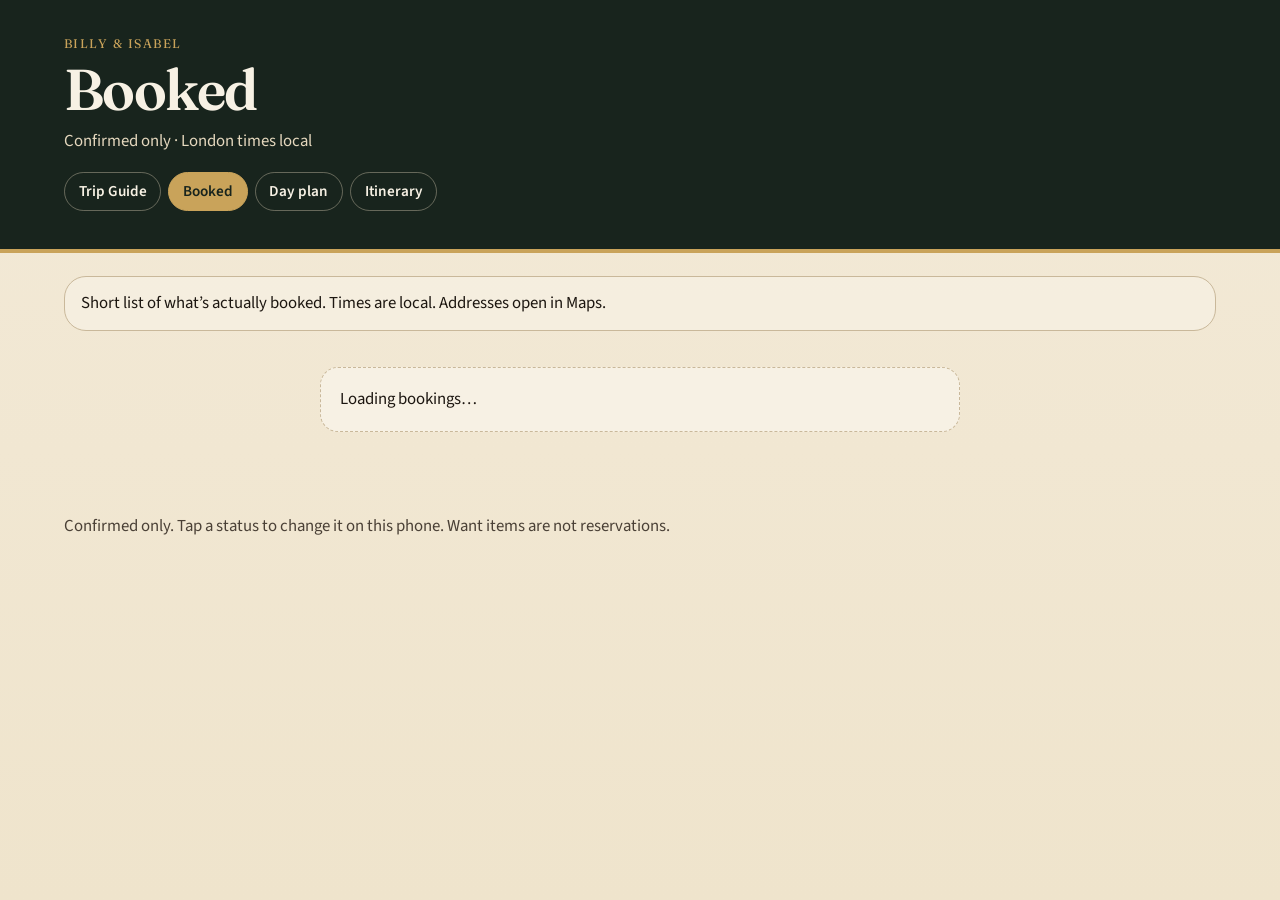
==== booked.html @ 70de0282 "Add booked list and Isabel day-plan pages Give Billy and Isabel a short confirmed-only page plus her" ====
<!DOCTYPE html>
<html lang="en">
  <head>
    <meta charset="utf-8" />
    <meta name="viewport" content="width=device-width, initial-scale=1" />
    <meta name="description" content="Confirmed bookings for Billy and Isabel — hotel, flights, drinks, Tower of London." />
    <title>Booked</title>
    <link rel="preconnect" href="https://fonts.googleapis.com" />
    <link rel="preconnect" href="https://fonts.gstatic.com" crossorigin />
    <link
      href="https://fonts.googleapis.com/css2?family=Fraunces:ital,opsz,wght@0,9..144,500;0,9..144,620;1,9..144,500&family=Source+Sans+3:wght@400;500;600;700&display=swap"
      rel="stylesheet"
    />
    <link rel="stylesheet" href="css/styles.css" />
  </head>
  <body>
    <a class="skip-link" href="#booked">Skip to bookings</a>

    <header class="masthead">
      <div class="masthead__inner">
        <p class="eyebrow" id="travelers">Billy &amp; Isabel</p>
        <h1 id="site-title">Booked</h1>
        <p class="lede" id="headline">Confirmed only · London times local</p>
        <nav class="site-nav" aria-label="Site">
          <a href="index.html">Trip Guide</a>
          <a href="booked.html" aria-current="page">Booked</a>
          <a href="plan.html">Day plan</a>
          <a href="itinerary.html">Itinerary</a>
        </nav>
      </div>
    </header>

    <main>
      <section class="scan-intro" aria-labelledby="booked-intro-heading">
        <div class="scan-intro__inner">
          <h2 id="booked-intro-heading" class="visually-hidden">How to read this</h2>
          <p id="booked-intro">Short list of what’s actually booked. Times are local. Addresses open in Maps.</p>
        </div>
      </section>

      <section class="scan-page" id="booked" aria-live="polite">
        <p class="loading" id="loading">Loading bookings…</p>
      </section>
    </main>

    <footer class="site-footer">
      <p>Confirmed only. Tap a status to change it on this phone. Want items are not reservations.</p>
    </footer>

    <script src="js/booked.js"></script>
  </body>
</html>
---- css/styles.css ----
:root {
  --paper: #f3ead8;
  --paper-deep: #e7dcc4;
  --ink: #1c1610;
  --ink-soft: #4a4036;
  --rule: #c9b89a;
  --forest: #24362b;
  --forest-deep: #18241d;
  --cream: #f7f1e4;
  --gold: #c9a35a;
  --confirmed-bg: #d7ead8;
  --confirmed-ink: #1c5a32;
  --suggested-bg: #f3e2b8;
  --suggested-ink: #6d4a0c;
  --maybe-bg: #d8e2ee;
  --maybe-ink: #2d4664;
  --book-bg: #f3d4cc;
  --book-ink: #8a2a1d;
  --requested-bg: #e6d7f0;
  --requested-ink: #5a2f78;
  --hidden-bg: #e4dfd4;
  --hidden-ink: #5c564c;
  --shadow: 0 10px 28px rgba(28, 22, 16, 0.08);
  --radius: 18px;
}

* {
  box-sizing: border-box;
}

html {
  scroll-behavior: smooth;
}

body {
  margin: 0;
  min-height: 100vh;
  color: var(--ink);
  background:
    radial-gradient(1200px 480px at 10% -10%, #f8f1df 0%, transparent 55%),
    linear-gradient(180deg, var(--paper) 0%, #efe4cc 100%);
  font-family: "Source Sans 3", "Segoe UI", sans-serif;
  font-size: 1.05rem;
  line-height: 1.5;
}

h1,
h2,
h3,
.eyebrow {
  font-family: "Fraunces", Georgia, serif;
}

a {
  color: inherit;
}

img,
svg {
  max-width: 100%;
}

.skip-link {
  position: absolute;
  left: 0.75rem;
  top: -3rem;
  z-index: 20;
  padding: 0.5rem 0.75rem;
  background: var(--forest);
  color: var(--cream);
  border-radius: 8px;
}

.skip-link:focus {
  top: 0.75rem;
}

.visually-hidden {
  position: absolute;
  width: 1px;
  height: 1px;
  padding: 0;
  margin: -1px;
  overflow: hidden;
  clip: rect(0, 0, 0, 0);
  border: 0;
}

.masthead {
  background: var(--forest-deep);
  color: var(--cream);
  padding: 1.6rem 1.1rem 1.8rem;
  border-bottom: 4px solid var(--gold);
}

.masthead__inner {
  max-width: 72rem;
  margin: 0 auto;
}

.eyebrow {
  margin: 0 0 0.35rem;
  letter-spacing: 0.12em;
  text-transform: uppercase;
  font-size: 0.78rem;
  color: var(--gold);
}

.masthead h1 {
  margin: 0;
  font-size: clamp(2.1rem, 8vw, 3.6rem);
  font-weight: 620;
  letter-spacing: -0.03em;
  line-height: 1.05;
}

.lede {
  margin: 0.55rem 0 0;
  max-width: 28rem;
  color: #e5d8be;
}

.site-nav {
  display: flex;
  flex-wrap: wrap;
  gap: 0.45rem;
  margin-top: 1.15rem;
}

.site-nav a {
  display: inline-flex;
  align-items: center;
  min-height: 2.4rem;
  padding: 0.35rem 0.85rem;
  border-radius: 999px;
  border: 1px solid rgba(229, 216, 190, 0.38);
  color: var(--cream);
  text-decoration: none;
  font-weight: 600;
  font-size: 0.95rem;
}

.site-nav a:hover,
.site-nav a:focus-visible {
  background: #315043;
}

.site-nav a[aria-current="page"] {
  background: var(--gold);
  border-color: var(--gold);
  color: var(--forest-deep);
}

.filters__inner,
.places,
.days,
.open-tasks__inner,
.page-cue__inner,
.scan-intro__inner,
.scan-page,
.site-footer {
  width: min(72rem, calc(100% - 1.6rem));
  margin-inline: auto;
}








.filters {
  margin-top: 1.4rem;
}

.filters__inner {
  background: rgba(247, 241, 228, 0.72);
  border: 1px solid var(--rule);
  border-radius: 22px;
  padding: 1rem 1rem 0.85rem;
  backdrop-filter: blur(8px);
}

.filters h2 {
  margin: 0 0 0.7rem;
  font-size: 1.35rem;
}

.filter-block + .filter-block {
  margin-top: 0.8rem;
}

.filter-label {
  margin: 0 0 0.4rem;
  font-size: 0.78rem;
  letter-spacing: 0.08em;
  text-transform: uppercase;
  color: var(--ink-soft);
  font-weight: 700;
}

.chips {
  display: flex;
  flex-wrap: wrap;
  gap: 0.45rem;
}

.chip {
  appearance: none;
  border: 1px solid var(--rule);
  background: var(--cream);
  color: var(--ink);
  border-radius: 999px;
  padding: 0.45rem 0.8rem;
  font: inherit;
  font-size: 0.95rem;
  font-weight: 600;
  min-height: 2.5rem;
}

.chip[aria-pressed="true"] {
  background: var(--forest);
  border-color: var(--forest);
  color: var(--cream);
}

.result-count {
  margin: 0.85rem 0 0;
  color: var(--ink-soft);
  font-size: 0.95rem;
}

.places {
  margin-top: 1.5rem;
  padding-bottom: 3rem;
}

.loading,
.empty,
.error {
  background: var(--cream);
  border: 1px dashed var(--rule);
  border-radius: var(--radius);
  padding: 1.2rem;
}

.error {
  border-color: #c47a6a;
  background: #f8e4de;
}

.city-block + .city-block {
  margin-top: 2.1rem;
}

.city-title {
  margin: 0 0 0.2rem;
  font-size: clamp(1.8rem, 6vw, 2.5rem);
  letter-spacing: -0.03em;
}

.neighborhood-block + .neighborhood-block {
  margin-top: 1.25rem;
}

.neighborhood-title {
  margin: 1rem 0 0.15rem;
  font-size: 1.15rem;
}

.activity-title {
  margin: 0.55rem 0 0.55rem;
  font-size: 0.78rem;
  letter-spacing: 0.1em;
  text-transform: uppercase;
  color: var(--ink-soft);
}

.card-list {
  display: grid;
  gap: 0.75rem;
}

.place-card {
  background: var(--cream);
  border: 1px solid var(--rule);
  border-left: 6px solid var(--rule);
  border-radius: 16px;
  padding: 0.95rem 1rem 1rem;
  box-shadow: var(--shadow);
  scroll-margin-top: 1rem;
}

.place-card:target {
  outline: 2px solid var(--forest);
  outline-offset: 2px;
}

.place-card[data-status="confirmed"] {
  border-left-color: var(--confirmed-ink);
}

.place-card[data-status="suggested"] {
  border-left-color: var(--suggested-ink);
}

.place-card[data-status="want"] {
  border-left-color: var(--suggested-ink);
}

.place-card[data-status="maybe"] {
  border-left-color: var(--maybe-ink);
}

.place-card[data-status="need-to-book"] {
  border-left-color: var(--book-ink);
}

.place-card[data-status="requested"] {
  border-left-color: var(--requested-ink);
}

.place-card[data-status="hidden"] {
  border-left-color: var(--hidden-ink);
}

.place-card--hidden {
  opacity: 0.78;
}

.place-card:has(.status-picker) {
  position: relative;
  z-index: 4;
}

.place-card__top {
  display: flex;
  flex-wrap: wrap;
  justify-content: space-between;
  gap: 0.45rem 0.75rem;
  align-items: flex-start;
}

.place-card h4 {
  margin: 0;
  font-size: 1.28rem;
  line-height: 1.2;
}

.address,
.description,
.note {
  margin: 0.45rem 0 0;
}

.address {
  color: var(--ink-soft);
  font-size: 0.95rem;
}

.note {
  padding: 0.55rem 0.65rem;
  background: var(--paper-deep);
  border-radius: 10px;
  font-size: 0.95rem;
}

.status-wrap {
  position: relative;
  display: flex;
  flex-direction: column;
  align-items: flex-end;
  gap: 0.2rem;
}

.status {
  display: inline-flex;
  align-items: center;
  gap: 0.25rem;
  border: 0;
  border-radius: 999px;
  padding: 0.28rem 0.6rem;
  font: inherit;
  font-size: 0.75rem;
  font-weight: 700;
  letter-spacing: 0.04em;
  text-transform: uppercase;
  white-space: nowrap;
  cursor: pointer;
  min-height: 2rem;
}

button.status:hover,
button.status:focus-visible {
  outline: 2px solid var(--forest);
  outline-offset: 2px;
}

.status__caret {
  font-size: 0.7rem;
  opacity: 0.75;
}

.status-cue {
  margin: 0;
  font-size: 0.68rem;
  font-weight: 600;
  letter-spacing: 0.02em;
  color: var(--ink-soft);
}

.status-picker {
  position: absolute;
  right: 0;
  top: calc(100% + 0.35rem);
  z-index: 8;
  min-width: 12.5rem;
  padding: 0.5rem;
  background: var(--cream);
  border: 1px solid var(--rule);
  border-radius: 14px;
  box-shadow: var(--shadow);
}

.status-picker__label {
  margin: 0 0 0.4rem;
  font-size: 0.7rem;
  font-weight: 700;
  letter-spacing: 0.08em;
  text-transform: uppercase;
  color: var(--ink-soft);
}

.status-picker__options {
  display: grid;
  gap: 0.3rem;
}

.status-option {
  appearance: none;
  width: 100%;
  text-align: left;
  border: 1px solid transparent;
  border-radius: 999px;
  padding: 0.4rem 0.65rem;
  font: inherit;
  font-size: 0.82rem;
  font-weight: 700;
  letter-spacing: 0.03em;
  text-transform: uppercase;
  cursor: pointer;
  min-height: 2.35rem;
}

.status-option[aria-selected="true"] {
  border-color: var(--forest);
  box-shadow: inset 0 0 0 1px var(--forest);
}

.status--confirmed {
  background: var(--confirmed-bg);
  color: var(--confirmed-ink);
}

.status--suggested {
  background: var(--suggested-bg);
  color: var(--suggested-ink);
}

.status--want {
  background: var(--suggested-bg);
  color: var(--suggested-ink);
}

.status--open {
  background: var(--book-bg);
  color: var(--book-ink);
}

.status--idea,
.status--plan {
  background: var(--maybe-bg);
  color: var(--maybe-ink);
}

.status--maybe {
  background: var(--maybe-bg);
  color: var(--maybe-ink);
}

.status--need-to-book {
  background: var(--book-bg);
  color: var(--book-ink);
}

.status--requested {
  background: var(--requested-bg);
  color: var(--requested-ink);
}

.status--hidden {
  background: var(--hidden-bg);
  color: var(--hidden-ink);
}

.status--tbd {
  background: var(--maybe-bg);
  color: var(--maybe-ink);
}

.status--assumed {
  background: var(--suggested-bg);
  color: var(--suggested-ink);
}

.tags {
  display: flex;
  flex-wrap: wrap;
  gap: 0.35rem;
  margin-top: 0.7rem;
  padding: 0;
  list-style: none;
}

.tags li {
  background: #efe4cc;
  border-radius: 999px;
  padding: 0.15rem 0.55rem;
  font-size: 0.8rem;
  font-weight: 600;
  color: var(--ink-soft);
}

.links {
  display: flex;
  flex-wrap: wrap;
  gap: 0.45rem;
  margin-top: 0.8rem;
}

.links a {
  display: inline-flex;
  align-items: center;
  min-height: 2.4rem;
  padding: 0.35rem 0.7rem;
  border-radius: 999px;
  background: var(--forest);
  color: var(--cream);
  text-decoration: none;
  font-weight: 600;
  font-size: 0.92rem;
}

.links a:hover,
.links a:focus-visible {
  background: #315043;
}

.site-footer {
  padding: 0 0 2.2rem;
  color: var(--ink-soft);
}

.site-footer code {
  font-size: 0.92em;
}

@media (min-width: 720px) {
  .masthead {
    padding: 2.2rem 1.5rem 2.4rem;
  }


  .card-list {
    grid-template-columns: repeat(2, 1fr);
  }
}

@media (min-width: 1080px) {
  .card-list {
    grid-template-columns: repeat(3, 1fr);
  }
}

.filter-block--hidden .filter-label { display: none; }
.filter-block--hidden { margin-top: 0.35rem; }

.open-tasks {
  margin-top: 1.4rem;
}

.open-tasks--empty {
  display: none;
}

.open-tasks__inner {
  background: rgba(243, 212, 204, 0.55);
  border: 1px solid #e2b2a6;
  border-radius: 22px;
  padding: 1rem 1rem 0.85rem;
}

.open-tasks h2 {
  margin: 0 0 0.7rem;
  font-size: 1.35rem;
}

.open-task-list {
  list-style: none;
  margin: 0;
  padding: 0;
  display: grid;
  gap: 0.55rem;
}

.open-task,
.day-item {
  display: flex;
  flex-wrap: wrap;
  justify-content: space-between;
  align-items: flex-start;
  gap: 0.4rem 0.75rem;
}

.open-task__title,
.day-item__title {
  margin: 0;
  font-weight: 700;
}

.open-task__when,
.day-item__detail,
.day-card__place {
  margin: 0.2rem 0 0;
  color: var(--ink-soft);
  font-size: 0.95rem;
}

.days {
  margin-top: 1.5rem;
  padding-bottom: 3rem;
  display: grid;
  gap: 0.85rem;
}

.day-card {
  background: var(--cream);
  border: 1px solid var(--rule);
  border-left: 6px solid var(--rule);
  border-radius: 16px;
  padding: 0.95rem 1rem 1rem;
  box-shadow: var(--shadow);
}

.day-card[data-status="confirmed"] {
  border-left-color: var(--confirmed-ink);
}

.day-card[data-status="need-to-book"] {
  border-left-color: var(--book-ink);
}

.day-card[data-status="tbd"] {
  border-left-color: var(--maybe-ink);
}

.day-card[data-status="assumed"] {
  border-left-color: var(--suggested-ink);
}

.day-card__top {
  display: flex;
  flex-wrap: wrap;
  justify-content: space-between;
  gap: 0.45rem 0.75rem;
  align-items: flex-start;
}

.day-card__when {
  margin: 0;
  font-size: clamp(1.35rem, 5vw, 1.8rem);
  letter-spacing: -0.03em;
  line-height: 1.15;
}

.day-card__place {
  margin-top: 0.25rem;
  font-weight: 600;
}

.day-items {
  list-style: none;
  margin: 0.85rem 0 0;
  padding: 0;
  display: grid;
  gap: 0.7rem;
}

.day-item + .day-item {
  border-top: 1px solid var(--paper-deep);
  padding-top: 0.7rem;
}

.day-item__body {
  min-width: min(100%, 14rem);
  flex: 1;
}

.open-task .status,
.day-card .status {
  cursor: default;
}

.inline-link {
  color: var(--forest);
  font-weight: 700;
  text-underline-offset: 0.15em;
}

.inline-link:hover,
.inline-link:focus-visible {
  color: #315043;
}

@media (min-width: 720px) {
  .open-task-list {
    grid-template-columns: repeat(2, 1fr);
  }
}

@media (min-width: 1080px) {
  .open-task-list {
    grid-template-columns: repeat(3, 1fr);
  }
}

.page-cue {
  margin-top: 1.4rem;
}

.page-cue__inner,
.scan-intro__inner {
  background: rgba(247, 241, 228, 0.72);
  border: 1px solid var(--rule);
  border-radius: 22px;
  padding: 0.9rem 1rem;
}

.page-cue__inner p,
.scan-intro__inner p {
  margin: 0;
}

.page-cue__inner p + p {
  margin-top: 0.35rem;
}

.scan-intro {
  margin-top: 1.4rem;
}

.scan-page {
  width: min(40rem, calc(100% - 1.6rem));
  margin-top: 1.15rem;
  padding-bottom: 3rem;
  display: grid;
  gap: 1.15rem;
}

.scan-page--plan {
  width: min(44rem, calc(100% - 1.6rem));
}

.booked-group__head {
  display: flex;
  flex-wrap: wrap;
  justify-content: space-between;
  gap: 0.25rem 0.75rem;
  align-items: baseline;
  margin-bottom: 0.55rem;
}

.booked-group__label {
  margin: 0;
  font-size: 1.35rem;
  letter-spacing: -0.02em;
}

.booked-group__when,
.booked-group__intro {
  margin: 0;
  color: var(--ink-soft);
  font-size: 0.95rem;
}

.booked-group__intro {
  margin: -0.15rem 0 0.55rem;
}

.booked-list {
  display: grid;
  gap: 0.75rem;
}

.booked-group--nearby .booked-card {
  border-style: dashed;
}

.booked-card__title {
  margin: 0;
  font-size: 1.28rem;
  line-height: 1.2;
}

.booked-card__when {
  margin: 0.4rem 0 0;
  font-weight: 700;
}

.booked-notes,
.plan-points {
  margin: 0.5rem 0 0;
  padding-left: 1.1rem;
}

.booked-notes li + li,
.plan-points li + li {
  margin-top: 0.25rem;
}

.plan-theme {
  margin: 0.7rem 0 0;
  padding: 0.55rem 0.65rem;
  background: var(--paper-deep);
  border-radius: 10px;
  font-size: 0.95rem;
}

.plan-slots {
  list-style: none;
  margin: 0.85rem 0 0;
  padding: 0;
  display: grid;
  gap: 0.75rem;
}

.plan-slot {
  display: grid;
  gap: 0.25rem 0.85rem;
  padding-top: 0.75rem;
  border-top: 1px solid var(--paper-deep);
}

.plan-slot:first-child {
  padding-top: 0;
  border-top: 0;
}

.plan-slot__time {
  margin: 0;
  font-weight: 700;
  color: var(--forest);
  font-size: 0.95rem;
}

.plan-slot__top {
  display: flex;
  flex-wrap: wrap;
  justify-content: space-between;
  align-items: flex-start;
  gap: 0.35rem 0.75rem;
}

.plan-slot__title {
  margin: 0;
  font-weight: 700;
}

.plan-slot .status,
.plan-day--soon .status {
  cursor: default;
}

@media (min-width: 560px) {
  .plan-slot {
    grid-template-columns: 7.25rem 1fr;
  }
}
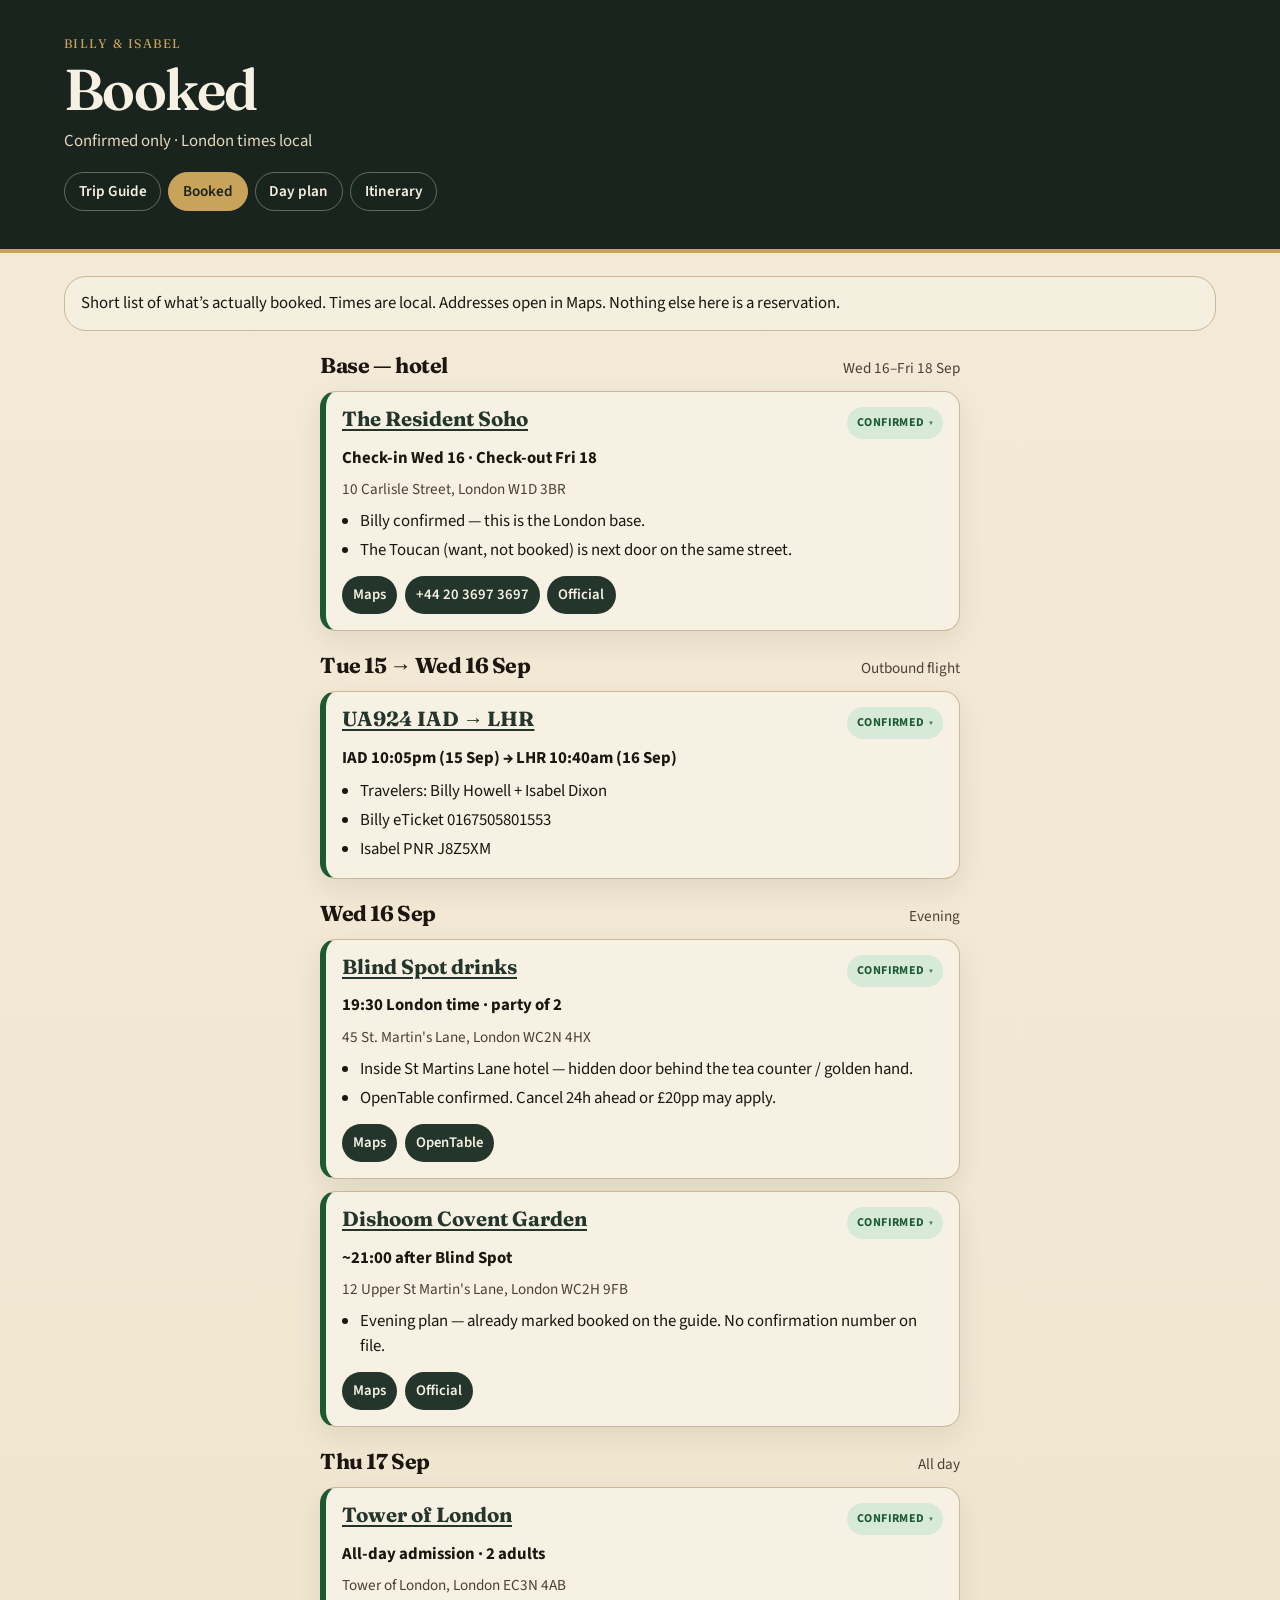
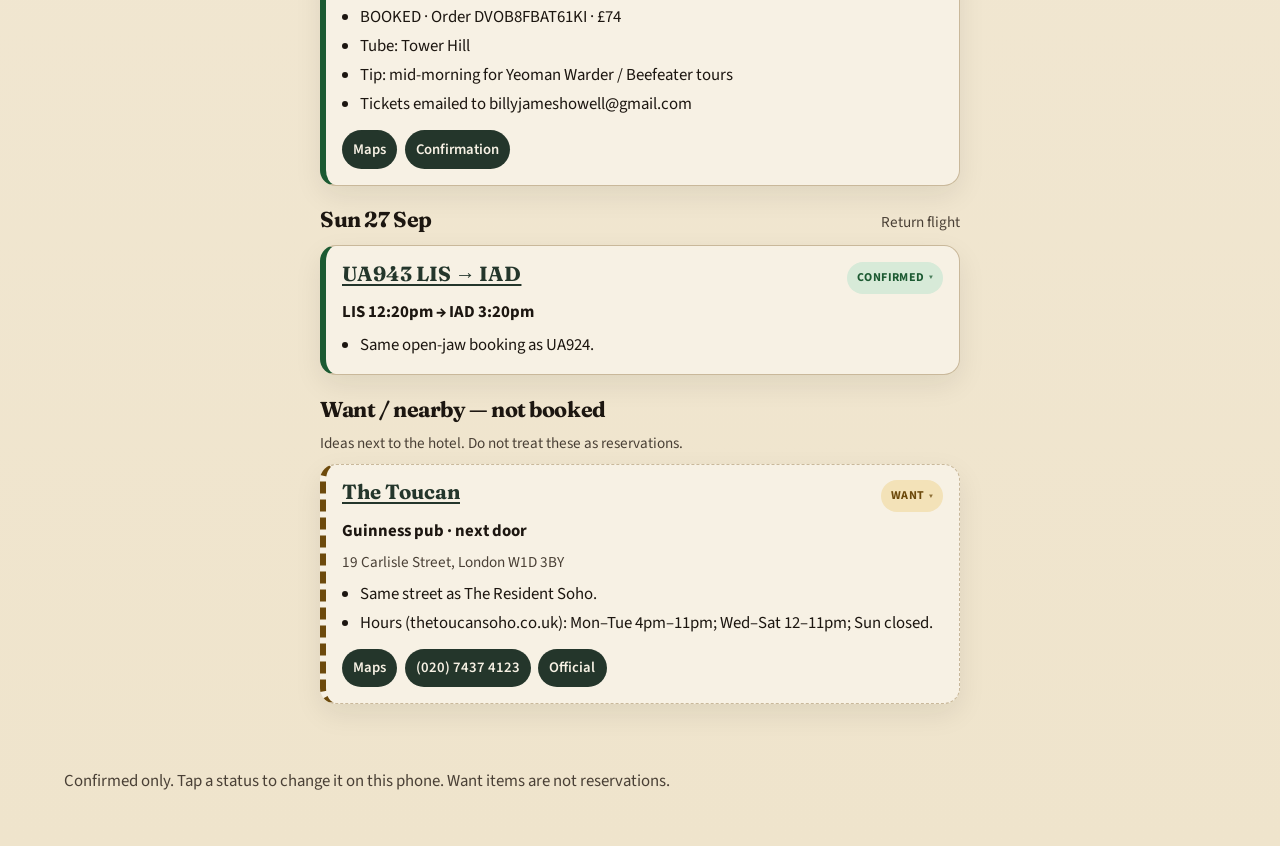
==== commit 09953137: "Fix Cloudflare Pages redirect loop after booked/plan pages Remove _redirects 200 rewrites from prett" ====
--- a/booked.html
+++ b/booked.html
@@ -22,10 +22,10 @@
         <h1 id="site-title">Booked</h1>
         <p class="lede" id="headline">Confirmed only · London times local</p>
         <nav class="site-nav" aria-label="Site">
-          <a href="index.html">Trip Guide</a>
-          <a href="booked.html" aria-current="page">Booked</a>
-          <a href="plan.html">Day plan</a>
-          <a href="itinerary.html">Itinerary</a>
+          <a href="/">Trip Guide</a>
+          <a href="/booked" aria-current="page">Booked</a>
+          <a href="/plan">Day plan</a>
+          <a href="/itinerary">Itinerary</a>
         </nav>
       </div>
     </header>
